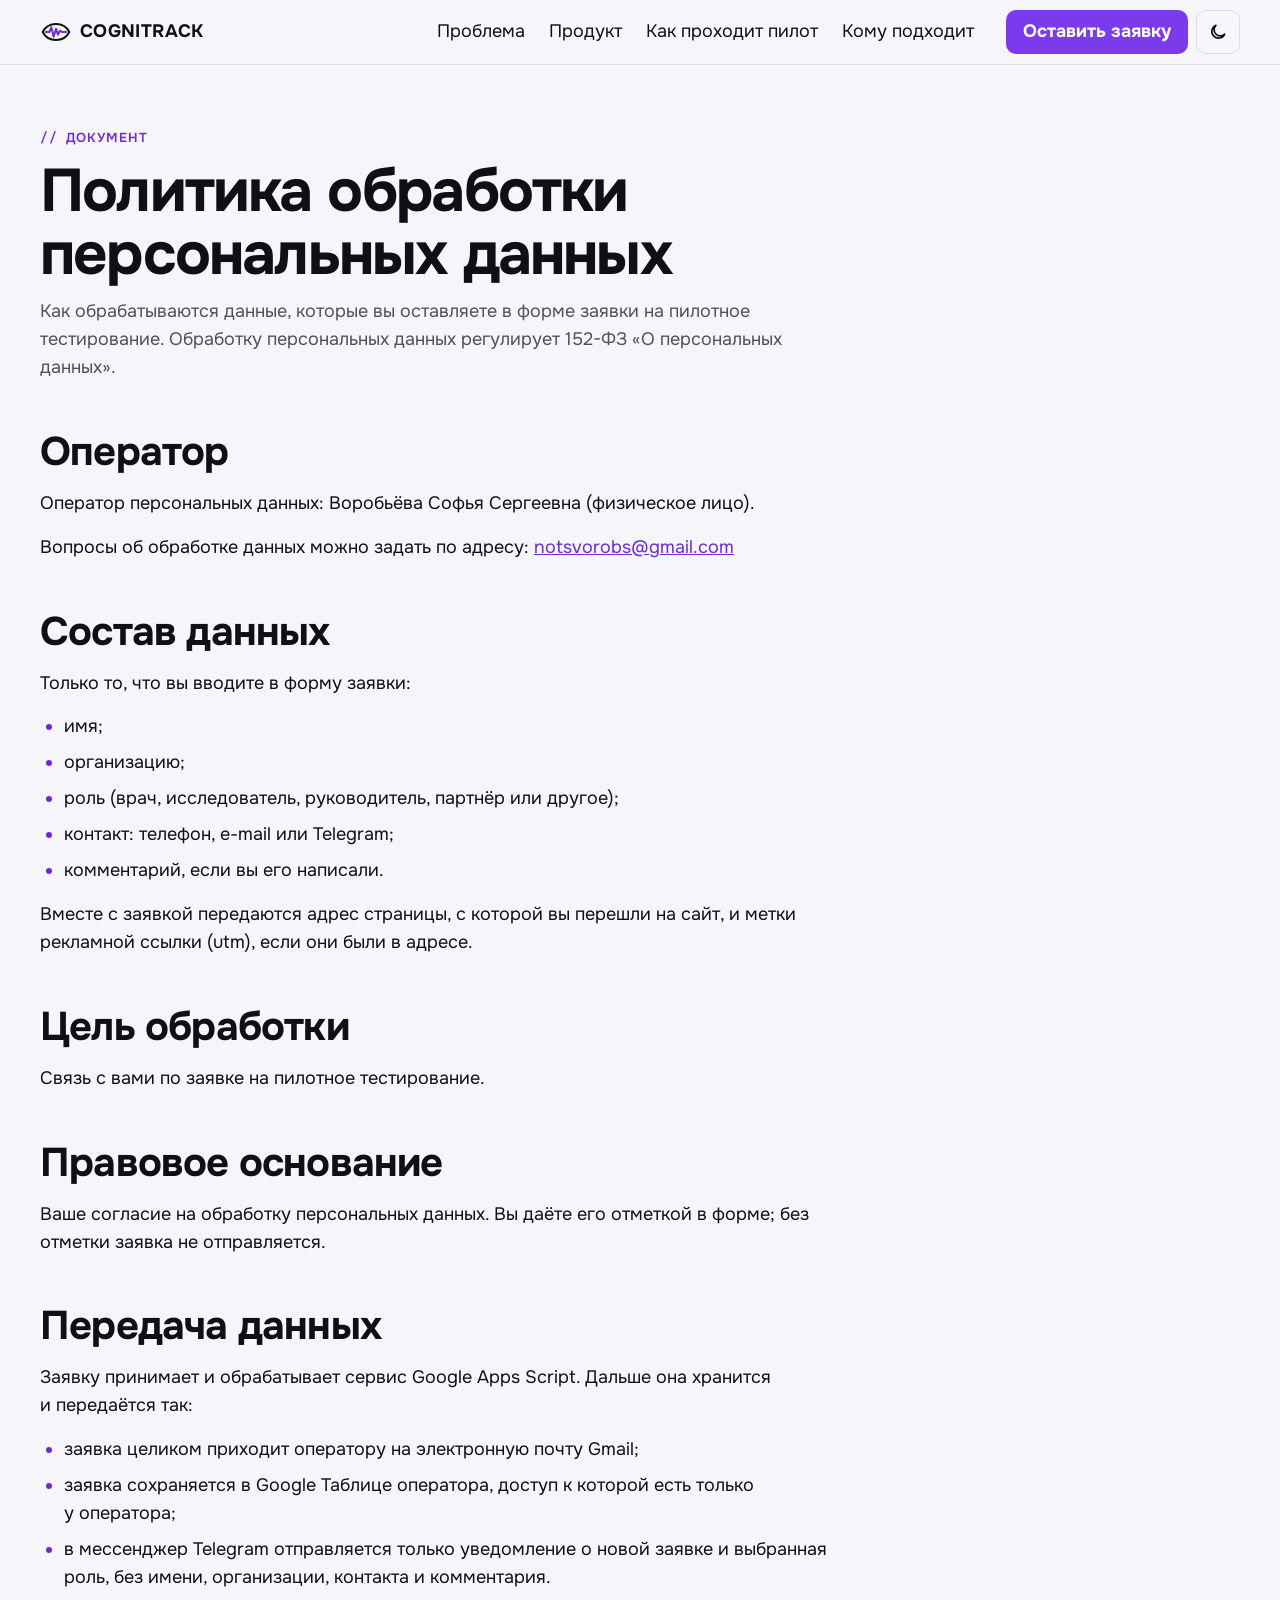
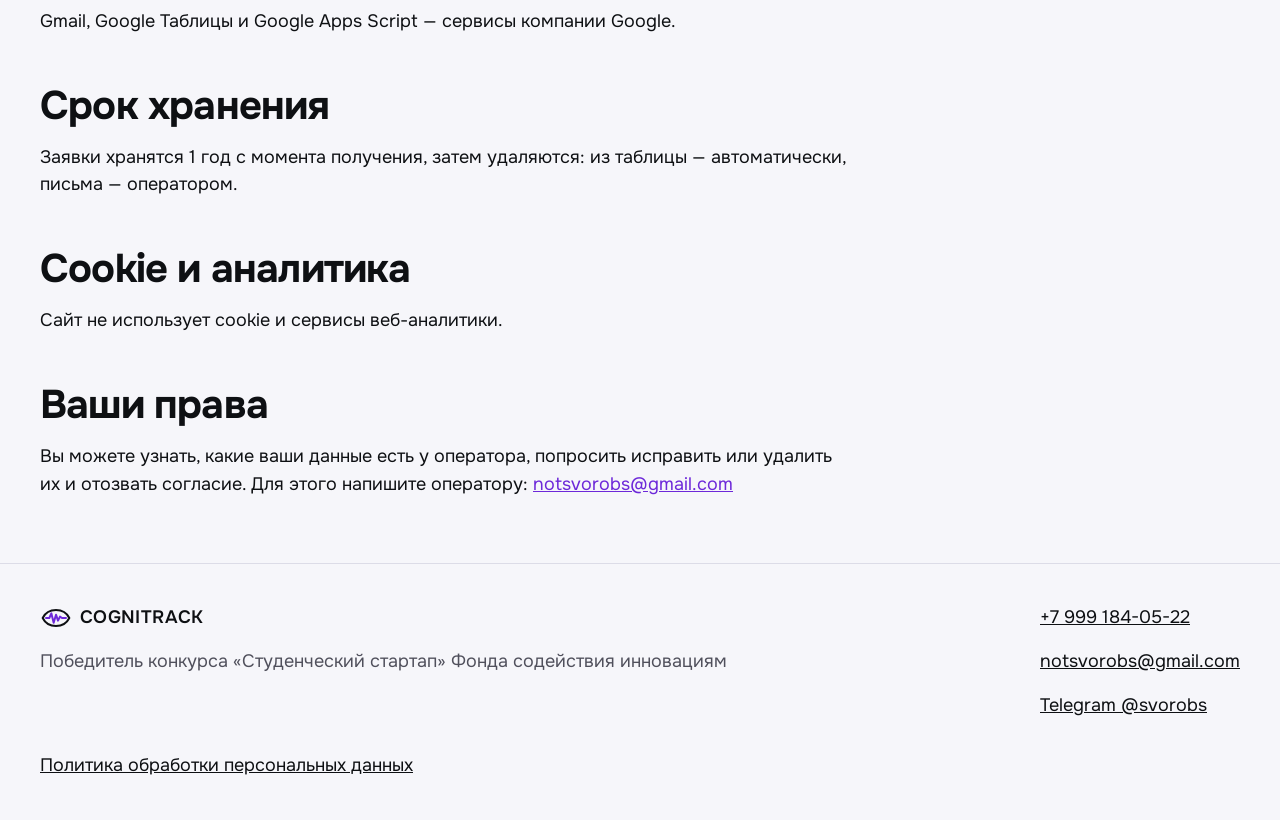
==== privacy.html @ 5901f099 "Публикация сайта" ====
<!doctype html>
<html lang="ru">
<head>
  <meta charset="utf-8">
  <meta name="viewport" content="width=device-width, initial-scale=1">
  <!-- Тема до загрузки CSS — без вспышки (STANDARD §5 C12): ?theme= (без сохранения) → localStorage → система. -->
  <script>(function(){var d=document.documentElement,t=null;try{t=localStorage.getItem('theme')}catch(e){}try{var q=new URLSearchParams(location.search).get('theme');if(q==='light'||q==='dark')t=q}catch(e){}if(t!=='light'&&t!=='dark')t=window.matchMedia&&matchMedia('(prefers-color-scheme: dark)').matches?'dark':'light';d.setAttribute('data-theme',t);d.classList.add('js')})()</script>
  <title>Политика обработки персональных данных · COGNITRACK</title>
  <meta name="description" content="Как COGNITRACK обрабатывает данные из формы заявки на пилотное тестирование.">
  <meta name="theme-color" content="#F6F6FA" media="(prefers-color-scheme: light)">
  <meta name="theme-color" content="#0E1013" media="(prefers-color-scheme: dark)">
  <link rel="icon" href="img/favicon.svg" type="image/svg+xml">
  <link rel="preload" href="fonts/onest-cyrillic-400-normal.woff2" as="font" type="font/woff2" crossorigin>
  <link rel="stylesheet" href="styles.css">
  <script src="main.js" defer></script>
</head>
<body>
  <a class="skip-link" href="#main">Перейти к содержанию</a>
  <div class="scroll-progress" aria-hidden="true"></div>

  <!-- C1 Шапка -->
  <header class="site-header">
    <div class="container site-header__inner">
      <a class="logo" href="index.html"><svg class="logo__icon" viewBox="0 0 48 48" width="32" height="32" aria-hidden="true" focusable="false"><path class="logo__eye" d="M4 24 C12 8 36 8 44 24 C36 40 12 40 4 24 Z"/><path class="logo__wave" d="M9 24 H14 L17 17 L20.5 31 L24 19 L27 28 L30 22 L33 24 H39"/></svg><span class="logo__word">COGNITRACK</span></a>
      <nav class="nav" id="site-nav" aria-label="Разделы сайта">
        <ul class="nav__list">
          <li><a class="nav__link" href="index.html#problem">Проблема</a></li>
          <li><a class="nav__link" href="index.html#product">Продукт</a></li>
          <li><a class="nav__link" href="index.html#how">Как проходит пилот</a></li>
          <li><a class="nav__link" href="index.html#audience">Кому подходит</a></li>
        </ul>
      </nav>
      <a class="btn btn--primary btn--header" href="index.html#pilot">Оставить заявку</a>
      <!-- C12 Переключатель темы -->
      <button class="theme-toggle" type="button" aria-pressed="false" aria-label="Тёмная тема">
        <svg class="theme-toggle__icon theme-toggle__icon--moon" viewBox="0 0 24 24" width="20" height="20" aria-hidden="true" focusable="false"><path d="M20 14.5 A8 8 0 1 1 9.5 4 A6.5 6.5 0 0 0 20 14.5 Z"/></svg>
        <svg class="theme-toggle__icon theme-toggle__icon--sun" viewBox="0 0 24 24" width="20" height="20" aria-hidden="true" focusable="false"><circle cx="12" cy="12" r="4"/><path d="M12 2 V4 M12 20 V22 M2 12 H4 M20 12 H22 M4.9 4.9 L6.3 6.3 M17.7 17.7 L19.1 19.1 M4.9 19.1 L6.3 17.7 M17.7 6.3 L19.1 4.9"/></svg>
      </button>
      <button class="burger" type="button" aria-expanded="false" aria-controls="site-nav" aria-label="Открыть меню" data-label-open="Открыть меню" data-label-close="Закрыть меню">
        <span class="burger__line" aria-hidden="true"></span>
      </button>
    </div>
  </header>

  <!--
    Вторичная страница по STANDARD §5 v1.5: C1 + C3 с H1 + C9 + C8.
    Оператор, контакт и срок хранения — content-facts [ОК 08.10]; после регистрации ООО оператор меняется.
    TODO: юридическая проверка текста (Софья / УрФУ).
  -->
  <main id="main">
    <section class="section" aria-labelledby="doc-title">
      <div class="container doc">
        <!-- C3 с H1 -->
        <div class="section-head">
          <p class="overline">Документ</p>
          <h1 class="h1" id="doc-title">Политика обработки персональных данных</h1>
          <p class="lead">Как обрабатываются данные, которые вы оставляете в&nbsp;форме заявки на&nbsp;пилотное тестирование. Обработку персональных данных регулирует 152-ФЗ «О&nbsp;персональных данных».</p>
        </div>

        <!-- C9 Текстовый блок -->
        <section class="prose" aria-labelledby="operator">
          <h2 class="h2" id="operator">Оператор</h2>
          <p>Оператор персональных данных: Воробьёва Софья Сергеевна (физическое лицо).</p>
          <p>Вопросы об&nbsp;обработке данных можно задать по&nbsp;адресу: <a href="mailto:notsvorobs@gmail.com">notsvorobs@gmail.com</a></p>
        </section>

        <!-- C9 Текстовый блок -->
        <section class="prose" aria-labelledby="data">
          <h2 class="h2" id="data">Состав данных</h2>
          <p>Только то, что вы вводите в&nbsp;форму заявки:</p>
          <ul>
            <li>имя;</li>
            <li>организацию;</li>
            <li>роль (врач, исследователь, руководитель, партнёр или&nbsp;другое);</li>
            <li>контакт: телефон, e-mail или&nbsp;Telegram;</li>
            <li>комментарий, если вы его написали.</li>
          </ul>
          <p>Вместе с&nbsp;заявкой передаются адрес страницы, с&nbsp;которой вы перешли на&nbsp;сайт, и&nbsp;метки рекламной ссылки (utm), если они были в&nbsp;адресе.</p>
        </section>

        <!-- C9 Текстовый блок -->
        <section class="prose" aria-labelledby="purpose">
          <h2 class="h2" id="purpose">Цель обработки</h2>
          <p>Связь с&nbsp;вами по&nbsp;заявке на&nbsp;пилотное тестирование.</p>
        </section>

        <!-- C9 Текстовый блок -->
        <section class="prose" aria-labelledby="basis">
          <h2 class="h2" id="basis">Правовое основание</h2>
          <p>Ваше согласие на&nbsp;обработку персональных данных. Вы&nbsp;даёте его отметкой в&nbsp;форме; без отметки заявка не&nbsp;отправляется.</p>
        </section>

        <!-- C9 Текстовый блок -->
        <section class="prose" aria-labelledby="transfer">
          <h2 class="h2" id="transfer">Передача данных</h2>
          <!-- TODO: юридическая проверка схемы каналов (STANDARD §6 v1.5): сервисы Google и Telegram — передача данных за рубеж -->
          <p>Заявку принимает и&nbsp;обрабатывает сервис Google Apps Script. Дальше она хранится и&nbsp;передаётся так:</p>
          <ul>
            <li>заявка целиком приходит оператору на&nbsp;электронную почту Gmail;</li>
            <li>заявка сохраняется в&nbsp;Google Таблице оператора, доступ к&nbsp;которой есть только у&nbsp;оператора;</li>
            <li>в&nbsp;мессенджер Telegram отправляется только уведомление о&nbsp;новой заявке и&nbsp;выбранная роль, без&nbsp;имени, организации, контакта и&nbsp;комментария.</li>
          </ul>
          <p>Gmail, Google Таблицы и&nbsp;Google Apps Script&nbsp;— сервисы компании Google.</p>
        </section>

        <!-- C9 Текстовый блок -->
        <section class="prose" aria-labelledby="retention">
          <h2 class="h2" id="retention">Срок хранения</h2>
          <p>Заявки хранятся 1&nbsp;год с&nbsp;момента получения, затем удаляются: из&nbsp;таблицы&nbsp;— автоматически, письма&nbsp;— оператором.</p>
        </section>

        <!-- C9 Текстовый блок -->
        <section class="prose" aria-labelledby="cookie">
          <h2 class="h2" id="cookie">Cookie и&nbsp;аналитика</h2>
          <p>Сайт не&nbsp;использует cookie и&nbsp;сервисы веб-аналитики.</p>
        </section>

        <!-- C9 Текстовый блок -->
        <section class="prose" aria-labelledby="rights">
          <h2 class="h2" id="rights">Ваши права</h2>
          <p>Вы можете узнать, какие ваши данные есть у&nbsp;оператора, попросить исправить или&nbsp;удалить их и&nbsp;отозвать согласие. Для этого напишите оператору: <a href="mailto:notsvorobs@gmail.com">notsvorobs@gmail.com</a></p>
        </section>
      </div>
    </section>
  </main>

  <!-- C8 Подвал -->
  <footer class="site-footer">
    <div class="container site-footer__inner">
      <div class="site-footer__brand">
        <p class="site-footer__name logo"><svg class="logo__icon" viewBox="0 0 48 48" width="32" height="32" aria-hidden="true" focusable="false"><path class="logo__eye" d="M4 24 C12 8 36 8 44 24 C36 40 12 40 4 24 Z"/><path class="logo__wave" d="M9 24 H14 L17 17 L20.5 31 L24 19 L27 28 L30 22 L33 24 H39"/></svg><span class="logo__word">COGNITRACK</span></p>
        <p class="site-footer__note">Победитель конкурса «Студенческий стартап» Фонда содействия инновациям</p>
      </div>
      <ul class="site-footer__contacts" aria-label="Контакты">
        <li><a class="site-footer__link" href="tel:+79991840522">+7&nbsp;999&nbsp;184-05-22</a></li>
        <li><a class="site-footer__link" href="mailto:notsvorobs@gmail.com">notsvorobs@gmail.com</a></li>
        <li><a class="site-footer__link" href="https://t.me/svorobs">Telegram @svorobs</a></li>
      </ul>
      <a class="site-footer__link" href="privacy.html" aria-current="page">Политика обработки персональных данных</a>
    </div>
  </footer>
</body>
</html>
---- styles.css ----
/* STANDARD.md v1.9 — две темы (light/dark), стиль «нейротех»: тёмная база, нейро-фиолетовый акцент + бирюзовый сигнал, метки //.
   Мобильная версия первична: база — 390 px, расширение только min-width 768 и 1080. Цвета — только токены §4. */

/* ---------- Шрифты (локально, cyrillic + latin, §3) ---------- */
@font-face {
  font-family: 'Onest';
  font-style: normal;
  font-weight: 400;
  font-display: swap;
  src: url(fonts/onest-cyrillic-400-normal.woff2) format('woff2');
  unicode-range: U+0301, U+0400-045F, U+0490-0491, U+04B0-04B1, U+2116;
}
@font-face {
  font-family: 'Onest';
  font-style: normal;
  font-weight: 400;
  font-display: swap;
  src: url(fonts/onest-latin-400-normal.woff2) format('woff2');
  unicode-range: U+0000-00FF, U+0131, U+0152-0153, U+02BB-02BC, U+02C6, U+02DA, U+02DC, U+0304, U+0308, U+0329, U+2000-206F, U+20AC, U+2122, U+2191, U+2193, U+2212, U+2215, U+FEFF, U+FFFD;
}
@font-face {
  font-family: 'Onest';
  font-style: normal;
  font-weight: 600;
  font-display: swap;
  src: url(fonts/onest-cyrillic-600-normal.woff2) format('woff2');
  unicode-range: U+0301, U+0400-045F, U+0490-0491, U+04B0-04B1, U+2116;
}
@font-face {
  font-family: 'Onest';
  font-style: normal;
  font-weight: 600;
  font-display: swap;
  src: url(fonts/onest-latin-600-normal.woff2) format('woff2');
  unicode-range: U+0000-00FF, U+0131, U+0152-0153, U+02BB-02BC, U+02C6, U+02DA, U+02DC, U+0304, U+0308, U+0329, U+2000-206F, U+20AC, U+2122, U+2191, U+2193, U+2212, U+2215, U+FEFF, U+FFFD;
}
@font-face {
  font-family: 'Onest';
  font-style: normal;
  font-weight: 700;
  font-display: swap;
  src: url(fonts/onest-cyrillic-700-normal.woff2) format('woff2');
  unicode-range: U+0301, U+0400-045F, U+0490-0491, U+04B0-04B1, U+2116;
}
@font-face {
  font-family: 'Onest';
  font-style: normal;
  font-weight: 700;
  font-display: swap;
  src: url(fonts/onest-latin-700-normal.woff2) format('woff2');
  unicode-range: U+0000-00FF, U+0131, U+0152-0153, U+02BB-02BC, U+02C6, U+02DA, U+02DC, U+0304, U+0308, U+0329, U+2000-206F, U+20AC, U+2122, U+2191, U+2193, U+2212, U+2215, U+FEFF, U+FFFD;
}
@font-face {
  font-family: 'JetBrains Mono';
  font-style: normal;
  font-weight: 500;
  font-display: swap;
  src: url(fonts/jetbrains-mono-cyrillic-500-normal.woff2) format('woff2');
  unicode-range: U+0301, U+0400-045F, U+0490-0491, U+04B0-04B1, U+2116;
}
@font-face {
  font-family: 'JetBrains Mono';
  font-style: normal;
  font-weight: 500;
  font-display: swap;
  src: url(fonts/jetbrains-mono-latin-500-normal.woff2) format('woff2');
  unicode-range: U+0000-00FF, U+0131, U+0152-0153, U+02BB-02BC, U+02C6, U+02DA, U+02DC, U+0304, U+0308, U+0329, U+2000-206F, U+20AC, U+2122, U+2191, U+2193, U+2212, U+2215, U+FEFF, U+FFFD;
}

/* ---------- Токены (§4 v1.9): «нейро-фиолетовый + бирюза», одна таблица на две темы через light-dark(светлая, тёмная) ----------
   Без JS тема следует системе (color-scheme: light dark). data-theme на <html> (ставит inline-скрипт
   в <head> до CSS) фиксирует тему. Контраст текста ≥ 4.5:1 в обеих темах — checks/tokens.sh. */
:root {
  color-scheme: light dark;

  --bg:          light-dark(#F6F6FA, #0E1013);  /* фон страницы */
  --bg-alt:      light-dark(#EDEDF4, #121519);  /* фон чередующихся секций */
  --surface:     light-dark(#FFFFFF, #16191D);  /* карточки, форма */
  --surface-2:   light-dark(#F1F1F7, #1C2025);  /* поля, вложенные панели */
  --line:        light-dark(#DCDCE7, #2A2E33);  /* тонкие рамки (не текст) */
  --ink:         light-dark(#0E1013, #F2F3F0);  /* основной текст */
  --muted:       light-dark(#50505C, #9BA1A6);  /* второстепенный текст */
  --accent:      light-dark(#7C3AED, #A78BFA);  /* заливка главной кнопки, акцентные плашки */
  --accent-ink:  light-dark(#FFFFFF, #0E1013);  /* текст на --accent: 5.7:1 / 7.0:1 */
  --accent-text: light-dark(#6D28D9, #A78BFA);  /* акцентный текст: метки «//», слова-акценты, ссылки */
  --signal:      light-dark(#0E7490, #67E8F9);  /* сигнал: дорожки ЭЭГ и взгляда, точки, бегущая строка */
  --trace-eeg:   light-dark(#0E7490, #67E8F9);  /* дорожка ЭЭГ = --signal */
  --trace-eye:   light-dark(#0E7490, #67E8F9);  /* дорожка взгляда = --signal */
  --trace-stim:  light-dark(#B4380F, #FF8A7A);  /* метки стимула, вспышка */
  --error:       light-dark(#B42318, #FF8A7A);  /* ошибки формы */

  --s-1: 4px;
  --s-2: 8px;
  --s-3: 12px;
  --s-4: 16px;
  --s-5: 24px;
  --s-6: 32px;
  --s-7: 48px;
  --s-8: 64px;

  --font-text: 'Onest', system-ui, sans-serif;
  --font-mono: 'JetBrains Mono', monospace;
  /* Подписи капсом с кириллицей — Onest: в JetBrains Mono «О» похожа на «0» (правка 14.10). Mono — только «//», цифры, латиница. */
  --font-label: var(--font-text);

  --pad: var(--s-4);
  --section: var(--s-7);
  --gap: var(--s-4);
  --header-h: 64px;
  --radius-card: 16px;
  --radius-btn: 10px;
  --radius-chip: 999px;
  --ease: cubic-bezier(0.2, 0.7, 0.2, 1);
}
:root[data-theme='light'] { color-scheme: light; }
:root[data-theme='dark'] { color-scheme: dark; }

/* ---------- База ---------- */
*,
*::before,
*::after { box-sizing: border-box; }

html {
  -webkit-text-size-adjust: 100%;
  text-size-adjust: 100%;
}
@media (prefers-reduced-motion: no-preference) {
  html { scroll-behavior: smooth; }
  /* Плавная смена темы — только в момент переключения (класс ставит main.js), не при загрузке */
  .theme-anim,
  .theme-anim *,
  .theme-anim *::before,
  .theme-anim *::after {
    transition: background-color 0.35s var(--ease), border-color 0.35s var(--ease), color 0.35s var(--ease), fill 0.35s var(--ease), stroke 0.35s var(--ease) !important;
  }
}

body {
  margin: 0;
  background: var(--bg);
  color: var(--ink);
  font-family: var(--font-text);
  font-size: 17px;
  line-height: 1.55;
}

h1, h2, h3, p, figure, ul, ol, blockquote { margin: 0; }
ul, ol { padding: 0; list-style: none; }

/* Атрибут hidden сильнее любого display: иначе «Заявка отправлена» видна до отправки (журнал #7). */
[hidden] { display: none !important; }

a { color: var(--accent-text); }

:focus-visible {
  outline: 3px solid var(--accent-text);
  outline-offset: 2px;
}

[id] { scroll-margin-top: var(--header-h); }

.skip-link {
  position: absolute;
  left: var(--s-4);
  top: calc(-1 * var(--s-8));
  z-index: 30;
  padding: var(--s-3) var(--s-4);
  background: var(--surface);
  color: var(--accent-text);
  border-radius: var(--radius-btn);
}
.skip-link:focus { top: var(--s-2); }

.container {
  max-width: calc(1200px + 2 * var(--pad));
  margin-inline: auto;
  padding-inline: var(--pad);
}
.stack {
  display: grid;
  gap: var(--s-6);
}

/* Индикатор прогресса прокрутки: только transform (scaleX) */
.scroll-progress {
  position: fixed;
  top: 0;
  left: 0;
  z-index: 25;
  width: 100%;
  height: 3px;
  background: var(--accent);
  transform: scaleX(var(--progress, 0));
  transform-origin: 0 50%;
  pointer-events: none;
}

/* ---------- Типографика (§3) ---------- */
.h1,
.h2,
.h3 {
  font-weight: 700;
  overflow-wrap: anywhere;
  hyphens: auto;
  text-wrap: balance; /* правка 14.10 */
}
.h1 { font-size: 36px; line-height: 1.1; letter-spacing: -0.03em; }
.h2 { font-size: 28px; line-height: 1.15; letter-spacing: -0.02em; }
.h3 { font-size: 20px; line-height: 1.25; font-weight: 600; letter-spacing: -0.01em; }
.accent { color: var(--accent-text); }

/* Метка секции в стиле «// раздел» */
.overline {
  display: inline-flex;
  align-items: center;
  gap: var(--s-2);
  font-family: var(--font-label);
  font-weight: 600;
  font-size: 13px;
  letter-spacing: 0.08em;
  text-transform: uppercase;
  color: var(--accent-text);
}
.overline::before {
  content: '//';
  font-family: var(--font-mono);
  font-weight: 500;
  letter-spacing: 0.06em;
}

.lead {
  max-width: 68ch;
  color: var(--muted);
}

.status-dot {
  order: -1;
  width: 8px;
  height: 8px;
  border-radius: var(--radius-chip);
  background: var(--signal);
  box-shadow: 0 0 0 4px color-mix(in srgb, var(--signal) 22%, transparent);
}
.status-dot--rec {
  background: var(--trace-stim);
  box-shadow: 0 0 0 4px color-mix(in srgb, var(--trace-stim) 22%, transparent);
}

/* ---------- Кнопки ---------- */
.btn {
  position: relative;
  display: inline-flex;
  align-items: center;
  justify-content: center;
  gap: var(--s-2);
  min-height: 48px;
  padding: var(--s-3) var(--s-5);
  border: 1px solid transparent;
  border-radius: var(--radius-btn);
  font: inherit;
  font-weight: 700;
  line-height: 1.2;
  text-align: center;
  text-decoration: none;
  cursor: pointer;
  transition: transform 0.25s var(--ease), box-shadow 0.25s var(--ease), border-color 0.25s var(--ease), background-color 0.25s var(--ease);
}
.btn--primary {
  background: var(--accent);
  color: var(--accent-ink);
}
.btn--primary:hover { box-shadow: 0 0 0 4px color-mix(in srgb, var(--accent) 30%, transparent), 0 10px 32px color-mix(in srgb, var(--accent) 35%, transparent); }
.btn--glow { box-shadow: 0 10px 40px color-mix(in srgb, var(--accent) 35%, transparent); }
.btn--ghost {
  background: transparent;
  border-color: var(--line);
  color: var(--ink);
}
.btn--ghost::before {
  content: '';
  width: 8px;
  height: 8px;
  border-radius: var(--radius-chip);
  background: var(--signal);
}
.btn--ghost:hover { border-color: var(--accent-text); }
.btn:disabled {
  background: var(--muted);
  color: var(--bg);
  cursor: progress;
}

/* ---------- C1 Шапка ---------- */
.site-header {
  position: sticky;
  top: 0;
  z-index: 20;
  background: color-mix(in srgb, var(--bg) 86%, transparent);
  backdrop-filter: blur(14px);
  box-shadow: 0 1px 0 var(--line);
}
.site-header__inner {
  position: relative;
  display: flex;
  align-items: center;
  gap: var(--s-2);
  height: var(--header-h);
}
.btn--header {
  min-height: 44px;
  padding: var(--s-2) var(--s-4);
}
.btn--header,
.burger,
.theme-toggle { flex: none; }

/* Логотип: значок «глаз-сигнал» (исходник — evidence/logo/cognitrack-lockup.svg) + слово, цвета из токенов темы */
.logo {
  margin-right: auto;
  min-width: 44px;
  min-height: 44px;
  display: inline-flex;
  align-items: center;
  gap: var(--s-2);
  font-weight: 700;
  letter-spacing: 0.02em;
  color: var(--ink);
  text-decoration: none;
  white-space: nowrap;
}
.logo__icon {
  flex: none;
  width: 32px;
  height: 32px;
}
.logo__eye,
.logo__wave {
  fill: none;
  stroke-width: 3;
  stroke-linejoin: round;
  stroke-linecap: round;
}
.logo__eye { stroke: currentColor; }
.logo__wave { stroke: var(--accent-text); }

/* На 360/390 значок + слово + CTA + тема + бургер не помещаются: слово скрыто визуально, видно с 768 px. */
.site-header .logo__word {
  position: absolute;
  width: 1px;
  height: 1px;
  overflow: hidden;
  clip-path: inset(50%);
  white-space: nowrap;
}

.burger,
.theme-toggle {
  display: inline-flex;
  align-items: center;
  justify-content: center;
  width: 44px;
  height: 44px;
  padding: 0;
  border: 1px solid var(--line);
  border-radius: var(--radius-btn);
  background: transparent;
  color: var(--ink);
  cursor: pointer;
}
.burger__line,
.burger__line::before,
.burger__line::after {
  display: block;
  width: 18px;
  height: 2px;
  background: currentColor;
  border-radius: 2px;
}
.burger__line { position: relative; }
.burger__line::before,
.burger__line::after {
  content: '';
  position: absolute;
  left: 0;
}
.burger__line::before { top: -6px; }
.burger__line::after { top: 6px; }
.burger[aria-expanded='true'] .burger__line { background: transparent; }
.burger[aria-expanded='true'] .burger__line::before { top: 0; transform: rotate(45deg); }
.burger[aria-expanded='true'] .burger__line::after { top: 0; transform: rotate(-45deg); }

/* C12 Переключатель темы: в светлой — луна, в тёмной — солнце */
.theme-toggle:hover { border-color: var(--accent-text); }
.theme-toggle__icon {
  fill: none;
  stroke: currentColor;
  stroke-width: 2;
  stroke-linecap: round;
  stroke-linejoin: round;
}
.theme-toggle__icon--sun { display: none; }
:root[data-theme='dark'] .theme-toggle__icon--sun { display: block; }
:root[data-theme='dark'] .theme-toggle__icon--moon { display: none; }

.nav {
  display: none;
  position: absolute;
  top: 100%;
  left: 0;
  right: 0;
  background: var(--bg);
  border-bottom: 1px solid var(--line);
}
.nav.is-open { display: block; }
.nav__list { padding: var(--s-2) var(--pad) var(--s-4); }
.nav__link {
  display: flex;
  align-items: center;
  min-height: 44px;
  color: var(--ink);
  text-decoration: none;
}
.nav__link:hover { color: var(--accent-text); }

/* ---------- Секции ---------- */
.section { padding-block: var(--section); }
.section--alt { background: var(--bg-alt); }

/* ---------- C3 Заголовок секции ---------- */
.section-head {
  display: grid;
  gap: var(--s-3);
  justify-items: start;
}

/* ---------- C2 Первый экран ---------- */
.hero {
  position: relative;
  overflow: hidden;
  padding-block: var(--s-6) var(--section);
}
.hero__glow {
  position: absolute;
  inset: 0;
  pointer-events: none;
  background:
    radial-gradient(40% 45% at 85% 25%, color-mix(in srgb, var(--accent) 16%, transparent), transparent 70%),
    radial-gradient(35% 40% at 10% 85%, color-mix(in srgb, var(--signal) 14%, transparent), transparent 70%);
}
.hero__inner {
  position: relative;
  display: grid;
  gap: var(--s-6);
}
.hero__text {
  display: grid;
  gap: var(--s-4);
  justify-items: start;
}
/* На телефоне кнопки — столбиком: при подмене шрифта перенос второй кнопки сдвигал экран (CLS 0.13). */
.hero__actions {
  display: grid;
  justify-items: start;
  gap: var(--s-3);
  margin-top: var(--s-2);
}
.hero__note {
  font-family: var(--font-label);
  font-weight: 600;
  font-size: 13px;
  letter-spacing: 0.08em;
  text-transform: uppercase;
  color: var(--muted);
}

/* Монитор: живые дорожки (canvas, main.js); параллакс — transform из JS */
.monitor {
  position: relative;
  border: 1px solid var(--line);
  border-radius: var(--radius-card);
  background: var(--surface);
  box-shadow: 0 24px 64px color-mix(in srgb, var(--ink) 12%, transparent);
  overflow: hidden;
  will-change: transform;
}
.monitor__bar {
  display: flex;
  justify-content: space-between;
  align-items: center;
  padding: var(--s-3) var(--s-4);
  border-bottom: 1px solid var(--line);
  font-family: var(--font-label);
  font-weight: 600;
  font-size: 13px;
  letter-spacing: 0.08em;
  text-transform: uppercase;
  color: var(--muted);
}
.monitor__rec {
  display: inline-flex;
  align-items: center;
  gap: var(--s-2);
}
.monitor__body {
  display: grid;
  grid-template-columns: auto 1fr;
}
.monitor__labels {
  display: grid;
  grid-template-rows: repeat(3, 1fr);
  padding-inline: var(--s-3) var(--s-2);
  border-right: 1px solid var(--line);
}
.monitor__label {
  display: flex;
  align-items: center;
  font-family: var(--font-label);
  font-weight: 600;
  font-size: 13px;
  letter-spacing: 0.08em;
  text-transform: uppercase;
}
.monitor__label--eeg { color: var(--trace-eeg); }
.monitor__label--eye { color: var(--trace-eye); }
.monitor__label--stim { color: var(--trace-stim); }
.monitor__canvas {
  display: block;
  width: 100%;
  height: 240px;
}

/* ---------- C13 Бегущая строка ---------- */
.marquee {
  overflow: hidden;
  border-block: 1px solid var(--line);
  background: var(--bg-alt);
}
.marquee__track {
  display: flex;
  width: max-content;
}
.marquee__list {
  display: flex;
  flex: none;
  align-items: center;
  gap: var(--s-6);
  padding: var(--s-4) var(--s-6) var(--s-4) 0;
  font-family: var(--font-label);
  font-weight: 600;
  font-size: 13px;
  letter-spacing: 0.08em;
  text-transform: uppercase;
  color: var(--muted);
  white-space: nowrap;
}
.marquee__list li {
  display: inline-flex;
  align-items: center;
  gap: var(--s-6);
}
.marquee__list li::after {
  content: '◆';
  color: var(--signal);
}

/* ---------- Цитата ---------- */
.quote {
  display: grid;
  gap: var(--s-3);
  max-width: 68ch;
  padding-left: var(--s-5);
  border-left: 3px solid var(--accent);
}
.quote__text {
  font-size: 20px;
  line-height: 1.4;
  font-weight: 600;
}
.quote__caption {
  font-family: var(--font-label);
  font-weight: 600;
  font-size: 13px;
  letter-spacing: 0.08em;
  text-transform: uppercase;
  color: var(--muted);
}

/* ---------- C4 Карточка (+ подсветка за курсором) ---------- */
.cards {
  display: grid;
  gap: var(--gap);
}
.card,
.step,
.price {
  position: relative;
  overflow: hidden;
  isolation: isolate;
  border: 1px solid var(--line);
  border-radius: var(--radius-card);
  background: var(--surface);
  transition: border-color 0.3s var(--ease), transform 0.3s var(--ease);
}
/* Пятно света за курсором: ::after двигается transform из --mx/--my (main.js) */
[data-spotlight]::after {
  content: '';
  position: absolute;
  top: -160px;
  left: -160px;
  z-index: -1;
  width: 320px;
  height: 320px;
  border-radius: 50%;
  background: radial-gradient(closest-side, color-mix(in srgb, var(--accent) 22%, transparent), transparent);
  opacity: 0;
  transform: translate(var(--mx, 0), var(--my, 0));
  transition: opacity 0.3s var(--ease);
  pointer-events: none;
}
[data-spotlight]:hover::after { opacity: 1; }
.card:hover,
.step:hover,
.price:hover {
  border-color: color-mix(in srgb, var(--accent-text) 55%, var(--line));
  transform: translateY(-3px);
}
.card {
  display: grid;
  gap: var(--s-3);
  align-content: start;
  padding: var(--s-5);
}
.card p { color: var(--muted); }
.card--row {
  grid-template-columns: auto 1fr;
  align-items: center;
  gap: var(--s-4);
}
.card__badge {
  display: inline-flex;
  align-items: center;
  justify-content: center;
  justify-self: start;
  width: 48px;
  height: 48px;
  border: 1px solid color-mix(in srgb, var(--accent-text) 35%, var(--line));
  border-radius: var(--radius-btn);
  background: color-mix(in srgb, var(--accent) 14%, transparent);
}
.card__icon {
  width: 28px;
  height: 28px;
  fill: none;
  stroke: var(--accent-text);
  stroke-width: 2;
  stroke-linecap: round;
  stroke-linejoin: round;
}
.avatar {
  display: inline-flex;
  align-items: center;
  justify-content: center;
  width: 48px;
  height: 48px;
  border-radius: var(--radius-chip);
  background: var(--accent);
  color: var(--accent-ink);
  font-weight: 700;
}

/* ---------- C11 Интерактивная схема ---------- */
.scheme {
  display: grid;
  gap: var(--s-5);
}
.scheme__tabs {
  position: relative;
  display: grid;
  grid-template-columns: repeat(4, 1fr);
  gap: var(--s-2);
}
.scheme__rail {
  position: absolute;
  top: 28px;
  left: 12.5%;
  right: 12.5%;
  height: 2px;
  background: var(--line);
  overflow: hidden;
}
.scheme__fill {
  display: block;
  height: 100%;
  width: 100%;
  background: linear-gradient(90deg, var(--trace-stim), var(--trace-eeg), var(--trace-eye));
  transform: scaleX(var(--progress, 0));
  transform-origin: 0 50%;
  transition: transform 0.5s var(--ease);
}
.scheme__tab {
  position: relative;
  display: grid;
  justify-items: center;
  gap: var(--s-2);
  min-height: 44px;
  padding: 0 0 var(--s-2);
  border: 0;
  background: none;
  color: var(--muted);
  font: inherit;
  cursor: pointer;
}
.scheme__node {
  display: inline-flex;
  align-items: center;
  justify-content: center;
  width: 56px;
  height: 56px;
  border: 1px solid var(--line);
  border-radius: var(--radius-chip);
  background: var(--surface);
  transition: border-color 0.3s var(--ease), box-shadow 0.3s var(--ease), transform 0.3s var(--ease);
}
.scheme__node svg {
  fill: none;
  stroke: currentColor;
  stroke-width: 1.8;
  stroke-linecap: round;
  stroke-linejoin: round;
}
.scheme__name { font-weight: 600; }
.scheme__tab:hover,
.scheme__tab[aria-selected='true'] { color: var(--ink); }
.scheme__tab[aria-selected='true'] .scheme__node {
  color: var(--accent-text);
  border-color: var(--accent-text);
  box-shadow: 0 0 0 6px color-mix(in srgb, var(--accent) 16%, transparent), 0 0 28px color-mix(in srgb, var(--accent) 35%, transparent);
  transform: scale(1.06);
}
.scheme__panel {
  display: grid;
  gap: var(--s-2);
  max-width: 68ch;
  padding: var(--s-5);
  border: 1px solid var(--line);
  border-radius: var(--radius-card);
  background: var(--surface);
}
.scheme__panel p { color: var(--muted); }

/* ---------- C5 Шаги ---------- */
.steps {
  display: grid;
  gap: var(--gap);
  counter-reset: step;
}
.step {
  display: grid;
  gap: var(--s-2);
  padding: var(--s-5);
  padding-left: calc(var(--s-5) + var(--s-7));
  counter-increment: step;
}
.step::before {
  content: counter(step);
  position: absolute;
  left: var(--s-5);
  top: var(--s-5);
  display: inline-flex;
  align-items: center;
  justify-content: center;
  width: 36px;
  height: 36px;
  border-radius: var(--radius-chip);
  border: 1px solid var(--accent-text);
  color: var(--accent-text);
  font-family: var(--font-mono);
  font-weight: 500;
  font-size: 13px;
}
.step p { color: var(--muted); }

/* ---------- C10 Цена ---------- */
.price {
  display: grid;
  gap: var(--s-2);
  align-content: start;
  padding: var(--s-5);
}
.price--accent {
  border-color: color-mix(in srgb, var(--accent-text) 60%, var(--line));
  box-shadow: 0 0 48px color-mix(in srgb, var(--accent) 14%, transparent);
}
.price--accent::before {
  content: '';
  position: absolute;
  top: 0;
  left: 0;
  right: 0;
  height: 3px;
  background: var(--accent);
}
.price__name {
  font-family: var(--font-label);
  font-weight: 600;
  font-size: 13px;
  letter-spacing: 0.08em;
  text-transform: uppercase;
  color: var(--accent-text);
}
.price__amount {
  font-size: 28px;
  line-height: 1.15;
  font-weight: 700;
  letter-spacing: -0.02em;
}
.price__unit { color: var(--muted); }
.price__cta {
  justify-self: start;
  margin-top: var(--s-3);
}

/* ---------- C7 Блок заявки (§6) ---------- */
.lead-block {
  display: grid;
  gap: var(--s-4);
  max-width: 640px;
}
.form,
.form__status--ok {
  display: grid;
  gap: var(--s-5);
  margin-top: var(--s-2);
  padding: var(--s-5);
  background: var(--surface);
  color: var(--ink);
  border: 1px solid var(--line);
  border-radius: var(--radius-card);
}
.field {
  display: grid;
  gap: var(--s-2);
}
.field__label { font-weight: 600; }
.field__hint { color: var(--muted); }
.field__input {
  width: 100%;
  min-height: 48px;
  padding: var(--s-3) var(--s-4);
  border: 1px solid var(--muted);
  border-radius: var(--radius-btn);
  background: var(--surface-2);
  color: var(--ink);
  font: inherit;
}
.field__input:focus-visible { border-color: var(--accent-text); }
.field__input--area {
  min-height: 120px;
  resize: vertical;
}
.field__input[aria-invalid='true'] {
  border-color: var(--error);
  box-shadow: inset 0 0 0 1px var(--error);
}
.field__error {
  color: var(--error);
  font-weight: 600;
}

.consent {
  display: flex;
  align-items: center;
  gap: var(--s-3);
  min-height: 44px;
  cursor: pointer;
}
.consent__box {
  flex: none;
  width: 24px;
  height: 24px;
  margin: 0;
  accent-color: var(--accent-text);
}
.text-link {
  display: inline-flex;
  align-items: center;
  justify-self: start;
  min-height: 44px;
}

/* Ловушка для ботов: вне экрана, не display:none — иначе боты её пропускают. */
.hp {
  position: absolute;
  left: -10000px;
  width: 1px;
  height: 1px;
  overflow: hidden;
}

.form__submit { justify-self: stretch; }

.form__status--error {
  padding: var(--s-4);
  border-left: 4px solid var(--error);
  background: var(--surface-2);
  color: var(--ink);
}
.form__status--ok { border-color: var(--accent-text); }
.form__status--ok:focus { outline: none; }
.form__status--ok:focus-visible { outline: 3px solid var(--accent-text); }

/* ---------- Вторичная страница: C3 с H1 + C9 (§5 v1.5) ---------- */
.doc {
  display: grid;
  gap: var(--s-7);
}

/* ---------- C9 Текстовый блок ---------- */
.prose {
  display: grid;
  gap: var(--s-4);
  max-width: 68ch;
}
.prose ul {
  display: grid;
  gap: var(--s-2);
  padding-left: var(--s-5);
  list-style: disc;
}
.prose li::marker { color: var(--accent-text); }

/* ---------- C8 Подвал ---------- */
.site-footer {
  padding-block: var(--s-6);
  background: var(--bg);
  border-top: 1px solid var(--line);
}
.site-footer__inner {
  display: grid;
  gap: var(--s-4);
  justify-items: start;
}
.site-footer__brand {
  display: grid;
  gap: var(--s-2);
}
.site-footer__name { font-weight: 600; }
.site-footer__note { color: var(--muted); }
.site-footer__contacts {
  display: grid;
  gap: 0;
}
.site-footer__link {
  display: inline-flex;
  align-items: center;
  min-height: 44px;
  color: var(--ink);
}
.site-footer__link:hover { color: var(--accent-text); }

/* ---------- Движение (§5 v1.8): только transform/opacity, всё выключено при reduced motion ---------- */
@media (prefers-reduced-motion: no-preference) {
  /* Появление при скролле со stagger: --i ставит main.js детям [data-stagger] */
  .js [data-reveal] {
    opacity: 0;
    transform: translateY(18px);
    transition: opacity 0.6s var(--ease), transform 0.6s var(--ease), border-color 0.3s var(--ease);
    transition-delay: calc(var(--i, 0) * 90ms);
  }
  .js [data-reveal].is-visible {
    opacity: 1;
    transform: none;
  }
  .js [data-reveal].is-visible:hover { transform: translateY(-3px); transition-delay: 0s; }
  .js .steps .step { opacity: 0; transform: translateY(18px); }
  .js .steps.is-visible .step { animation: step-in 0.6s var(--ease) forwards; animation-delay: calc(var(--i, 0) * 150ms); }
  .js .steps.is-visible .step::before { animation: step-glow 1.6s var(--ease) both; animation-delay: calc(0.4s + var(--i, 0) * 0.5s); }

  /* Бегущая строка */
  .marquee__track { animation: marquee 38s linear infinite; }
  .marquee:hover .marquee__track { animation-play-state: paused; }

  /* Дыхание фоновых пятен первого экрана */
  .hero__glow { animation: glow-drift 14s ease-in-out infinite alternate; }

  .status-dot { animation: pulse 2.4s ease-in-out infinite; }
}
@keyframes step-in {
  to { opacity: 1; transform: none; }
}
@keyframes step-glow {
  0%, 100% { transform: scale(1); }
  40% { transform: scale(1.18); }
}
@keyframes marquee {
  to { transform: translateX(-50%); }
}
@keyframes glow-drift {
  from { transform: translate3d(0, 0, 0) scale(1); opacity: 0.85; }
  to { transform: translate3d(-3%, 2%, 0) scale(1.08); opacity: 1; }
}
@keyframes pulse {
  50% { transform: scale(1.35); opacity: 0.7; }
}

/* ---------- От 768 px ---------- */
@media (min-width: 768px) {
  :root {
    --pad: var(--s-6);
    --section: var(--s-8);
    --gap: var(--s-5);
  }
  .hero { padding-block: var(--s-7) var(--section); }
  .hero__actions { display: flex; } /* от 768 обе кнопки гарантированно в одну строку */
  .site-header .logo__word {
    position: static;
    width: auto;
    height: auto;
    overflow: visible;
    clip-path: none;
  }
  .stack { gap: var(--s-7); }
  .cards--2,
  .cards--3 { grid-template-columns: repeat(2, 1fr); }
  .monitor__canvas { height: 280px; }
  .form,
  .form__status--ok { padding: var(--s-6); }
  .form__submit { justify-self: start; }
  .site-footer__inner {
    grid-template-columns: 1fr auto;
    align-items: start;
    column-gap: var(--s-7);
  }
}

/* ---------- От 1080 px: полное меню, две колонки первого экрана, 3 колонки ---------- */
@media (min-width: 1080px) {
  body { font-size: 18px; }
  .h1 { font-size: 60px; line-height: 1.05; }
  .h2 { font-size: 40px; line-height: 1.1; }
  .h3 { font-size: 22px; }
  .price__amount { font-size: 40px; line-height: 1.1; }

  .burger { display: none; }
  .nav {
    display: block;
    position: static;
    border: 0;
    background: none;
    margin-right: var(--s-5);
  }
  .nav__list {
    display: flex;
    gap: var(--s-5);
    padding: 0;
  }

  .hero { padding-block: var(--s-8); }
  .hero__inner {
    grid-template-columns: 1fr 1.1fr;
    align-items: center;
    gap: var(--s-8);
  }
  .monitor__canvas { height: 320px; }
  .cards--3 { grid-template-columns: repeat(3, 1fr); }
  .steps { grid-template-columns: repeat(3, 1fr); }
}
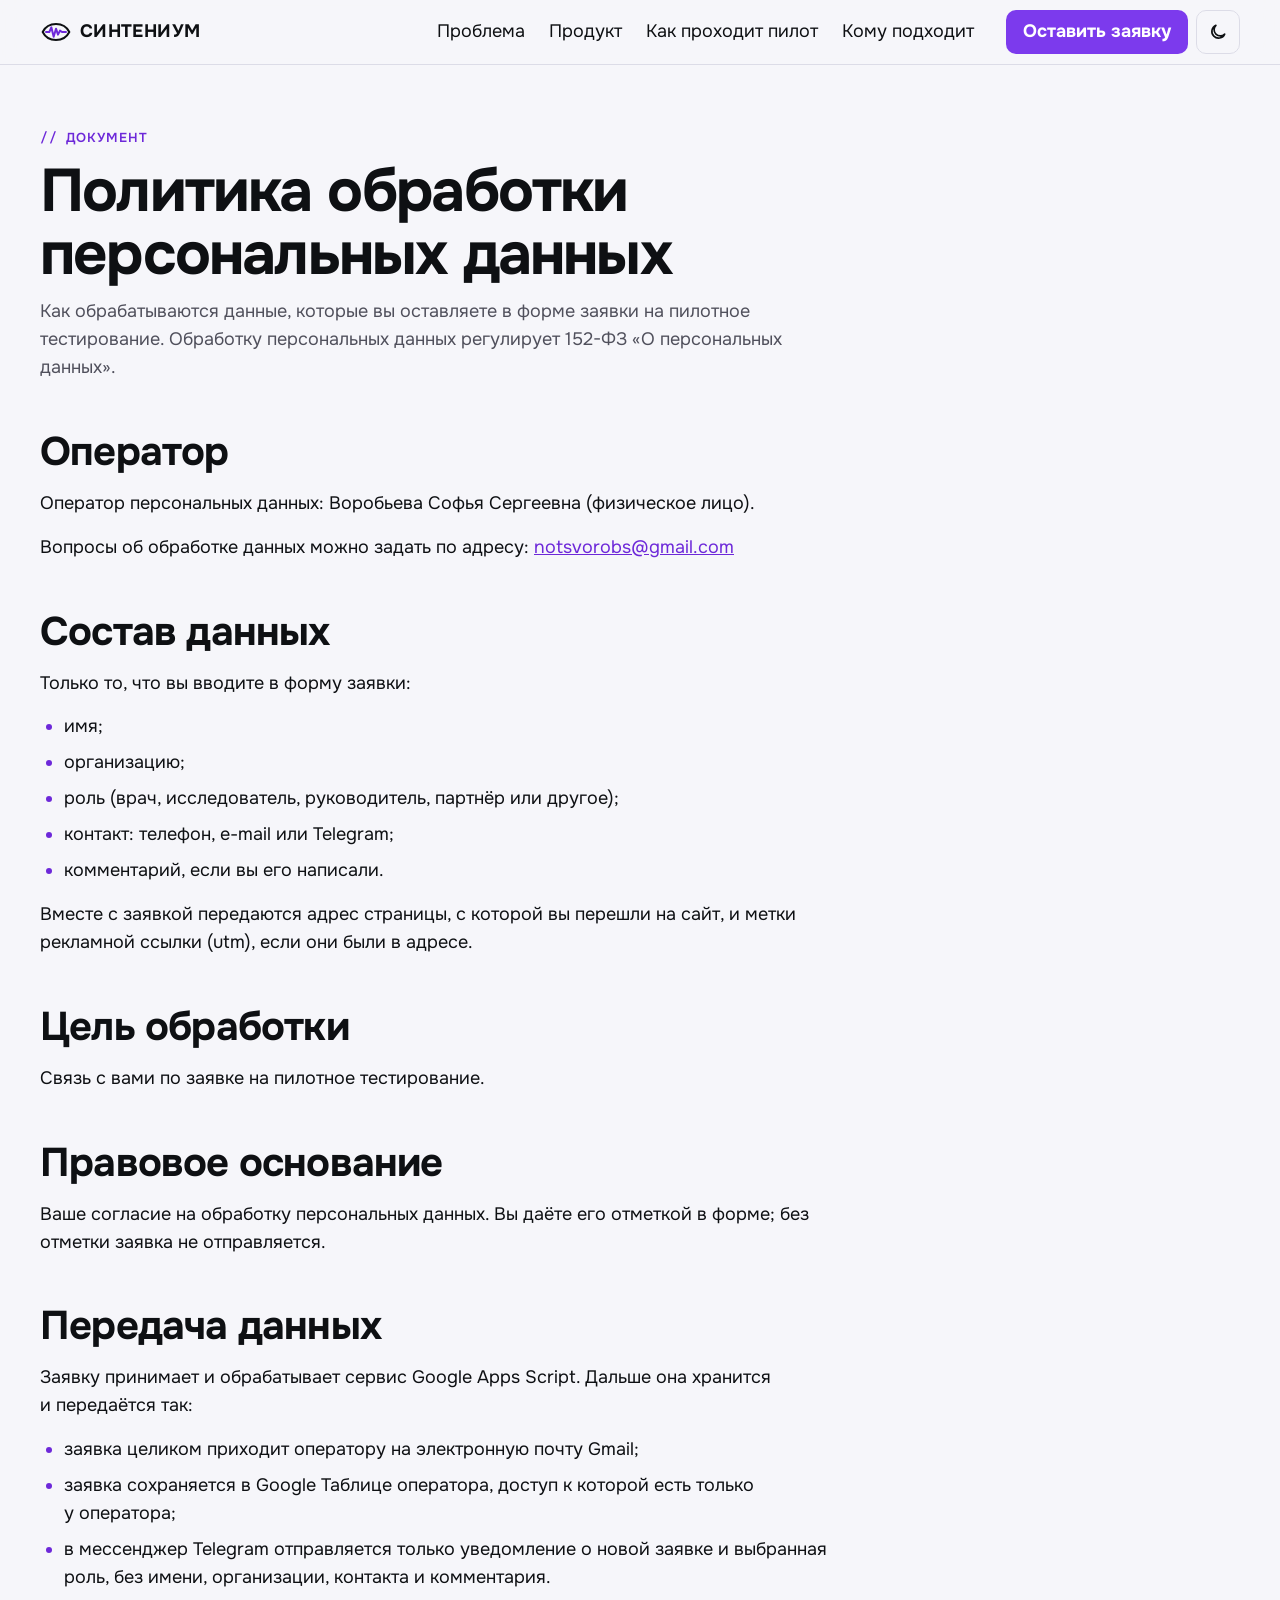
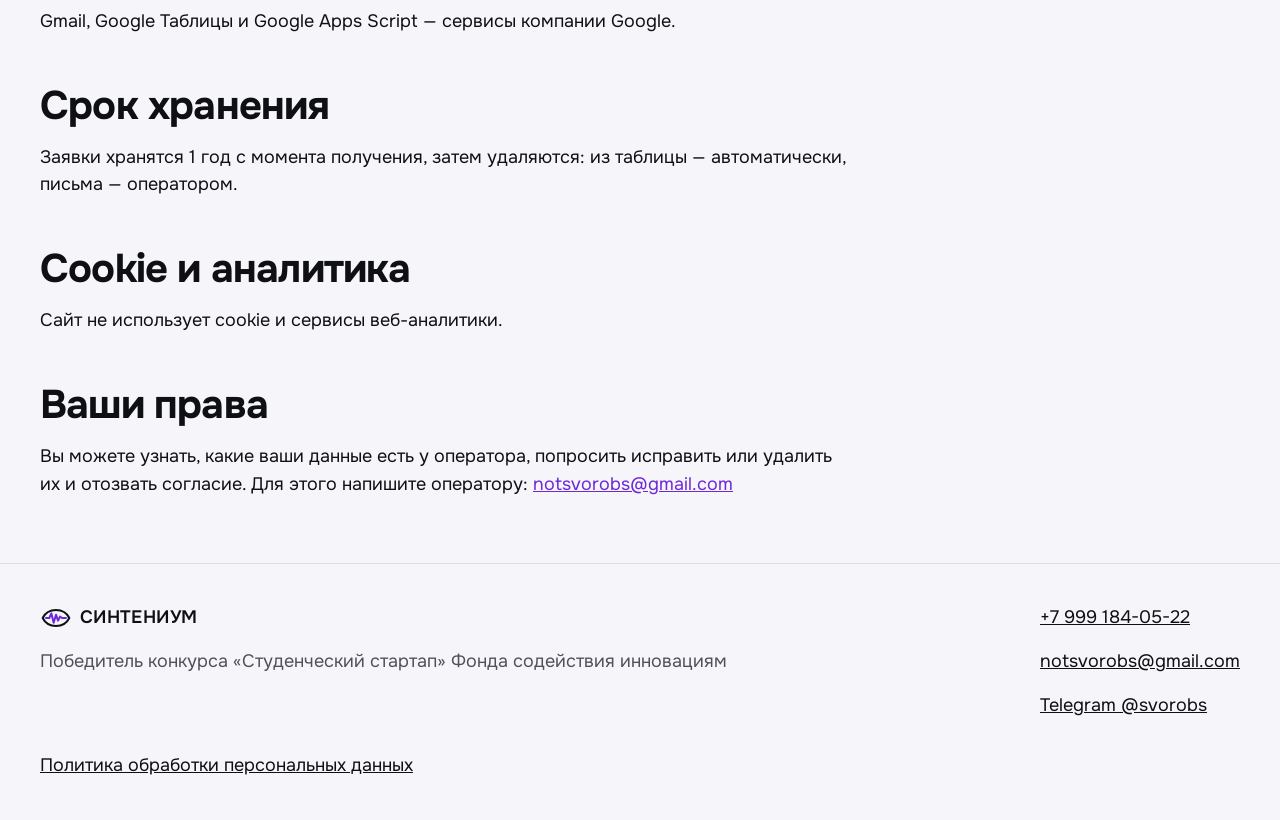
==== commit 791f2b1c: "Публикация сайта" ====
--- a/privacy.html
+++ b/privacy.html
@@ -3,12 +3,11 @@
 <head>
   <meta charset="utf-8">
   <meta name="viewport" content="width=device-width, initial-scale=1">
-  <!-- Тема до загрузки CSS — без вспышки (STANDARD §5 C12): ?theme= (без сохранения) → localStorage → система. -->
-  <script>(function(){var d=document.documentElement,t=null;try{t=localStorage.getItem('theme')}catch(e){}try{var q=new URLSearchParams(location.search).get('theme');if(q==='light'||q==='dark')t=q}catch(e){}if(t!=='light'&&t!=='dark')t=window.matchMedia&&matchMedia('(prefers-color-scheme: dark)').matches?'dark':'light';d.setAttribute('data-theme',t);d.classList.add('js')})()</script>
-  <title>Политика обработки персональных данных · COGNITRACK</title>
-  <meta name="description" content="Как COGNITRACK обрабатывает данные из формы заявки на пилотное тестирование.">
-  <meta name="theme-color" content="#F6F6FA" media="(prefers-color-scheme: light)">
-  <meta name="theme-color" content="#0E1013" media="(prefers-color-scheme: dark)">
+  <!-- Тема до загрузки CSS — без вспышки (STANDARD §5 C12): ?theme= (без сохранения) → localStorage → светлая (правка 28.10). -->
+  <script>(function(){var d=document.documentElement,t=null;try{t=localStorage.getItem('theme')}catch(e){}try{var q=new URLSearchParams(location.search).get('theme');if(q==='light'||q==='dark')t=q}catch(e){}if(t!=='light'&&t!=='dark')t='light';d.setAttribute('data-theme',t);d.classList.add('js')})()</script>
+  <title>Политика обработки персональных данных · СИНТЕНИУМ</title>
+  <meta name="description" content="Как СИНТЕНИУМ обрабатывает данные из формы заявки на пилотное тестирование.">
+  <meta name="theme-color" content="#F6F6FA">
   <link rel="icon" href="img/favicon.svg" type="image/svg+xml">
   <link rel="preload" href="fonts/onest-cyrillic-400-normal.woff2" as="font" type="font/woff2" crossorigin>
   <link rel="stylesheet" href="styles.css">
@@ -21,7 +20,7 @@
   <!-- C1 Шапка -->
   <header class="site-header">
     <div class="container site-header__inner">
-      <a class="logo" href="index.html"><svg class="logo__icon" viewBox="0 0 48 48" width="32" height="32" aria-hidden="true" focusable="false"><path class="logo__eye" d="M4 24 C12 8 36 8 44 24 C36 40 12 40 4 24 Z"/><path class="logo__wave" d="M9 24 H14 L17 17 L20.5 31 L24 19 L27 28 L30 22 L33 24 H39"/></svg><span class="logo__word">COGNITRACK</span></a>
+      <a class="logo" href="index.html"><svg class="logo__icon" viewBox="0 0 48 48" width="32" height="32" aria-hidden="true" focusable="false"><path class="logo__eye" d="M4 24 C12 8 36 8 44 24 C36 40 12 40 4 24 Z"/><path class="logo__wave" d="M9 24 H14 L17 17 L20.5 31 L24 19 L27 28 L30 22 L33 24 H39"/></svg><span class="logo__word">СИНТЕНИУМ</span></a>
       <nav class="nav" id="site-nav" aria-label="Разделы сайта">
         <ul class="nav__list">
           <li><a class="nav__link" href="index.html#problem">Проблема</a></li>
@@ -60,7 +59,7 @@
         <!-- C9 Текстовый блок -->
         <section class="prose" aria-labelledby="operator">
           <h2 class="h2" id="operator">Оператор</h2>
-          <p>Оператор персональных данных: Воробьёва Софья Сергеевна (физическое лицо).</p>
+          <p>Оператор персональных данных: Воробьева Софья Сергеевна (физическое лицо).</p>
           <p>Вопросы об&nbsp;обработке данных можно задать по&nbsp;адресу: <a href="mailto:notsvorobs@gmail.com">notsvorobs@gmail.com</a></p>
         </section>
 
@@ -128,7 +127,7 @@
   <footer class="site-footer">
     <div class="container site-footer__inner">
       <div class="site-footer__brand">
-        <p class="site-footer__name logo"><svg class="logo__icon" viewBox="0 0 48 48" width="32" height="32" aria-hidden="true" focusable="false"><path class="logo__eye" d="M4 24 C12 8 36 8 44 24 C36 40 12 40 4 24 Z"/><path class="logo__wave" d="M9 24 H14 L17 17 L20.5 31 L24 19 L27 28 L30 22 L33 24 H39"/></svg><span class="logo__word">COGNITRACK</span></p>
+        <p class="site-footer__name logo"><svg class="logo__icon" viewBox="0 0 48 48" width="32" height="32" aria-hidden="true" focusable="false"><path class="logo__eye" d="M4 24 C12 8 36 8 44 24 C36 40 12 40 4 24 Z"/><path class="logo__wave" d="M9 24 H14 L17 17 L20.5 31 L24 19 L27 28 L30 22 L33 24 H39"/></svg><span class="logo__word">СИНТЕНИУМ</span></p>
         <p class="site-footer__note">Победитель конкурса «Студенческий стартап» Фонда содействия инновациям</p>
       </div>
       <ul class="site-footer__contacts" aria-label="Контакты">
--- a/styles.css
+++ b/styles.css
@@ -68,10 +68,10 @@
 }
 
 /* ---------- Токены (§4 v1.9): «нейро-фиолетовый + бирюза», одна таблица на две темы через light-dark(светлая, тёмная) ----------
-   Без JS тема следует системе (color-scheme: light dark). data-theme на <html> (ставит inline-скрипт
-   в <head> до CSS) фиксирует тему. Контраст текста ≥ 4.5:1 в обеих темах — checks/tokens.sh. */
+   По умолчанию — светлая (правка 28.10), в том числе без JS; системная тема не учитывается.
+   Тёмная — только по выбору: data-theme="dark" на <html> (ставит inline-скрипт в <head> до CSS). Контраст текста ≥ 4.5:1 в обеих темах — checks/tokens.sh. */
 :root {
-  color-scheme: light dark;
+  color-scheme: light;
 
   --bg:          light-dark(#F6F6FA, #0E1013);  /* фон страницы */
   --bg-alt:      light-dark(#EDEDF4, #121519);  /* фон чередующихся секций */
@@ -314,7 +314,7 @@
 .burger,
 .theme-toggle { flex: none; }
 
-/* Логотип: значок «глаз-сигнал» (исходник — evidence/logo/cognitrack-lockup.svg) + слово, цвета из токенов темы */
+/* Логотип: значок «глаз-сигнал» (исходник — evidence/logo/cognitrack-lockup.svg, слово с 31.10 — СИНТЕНИУМ, Onest) + слово, цвета из токенов темы */
 .logo {
   margin-right: auto;
   min-width: 44px;
